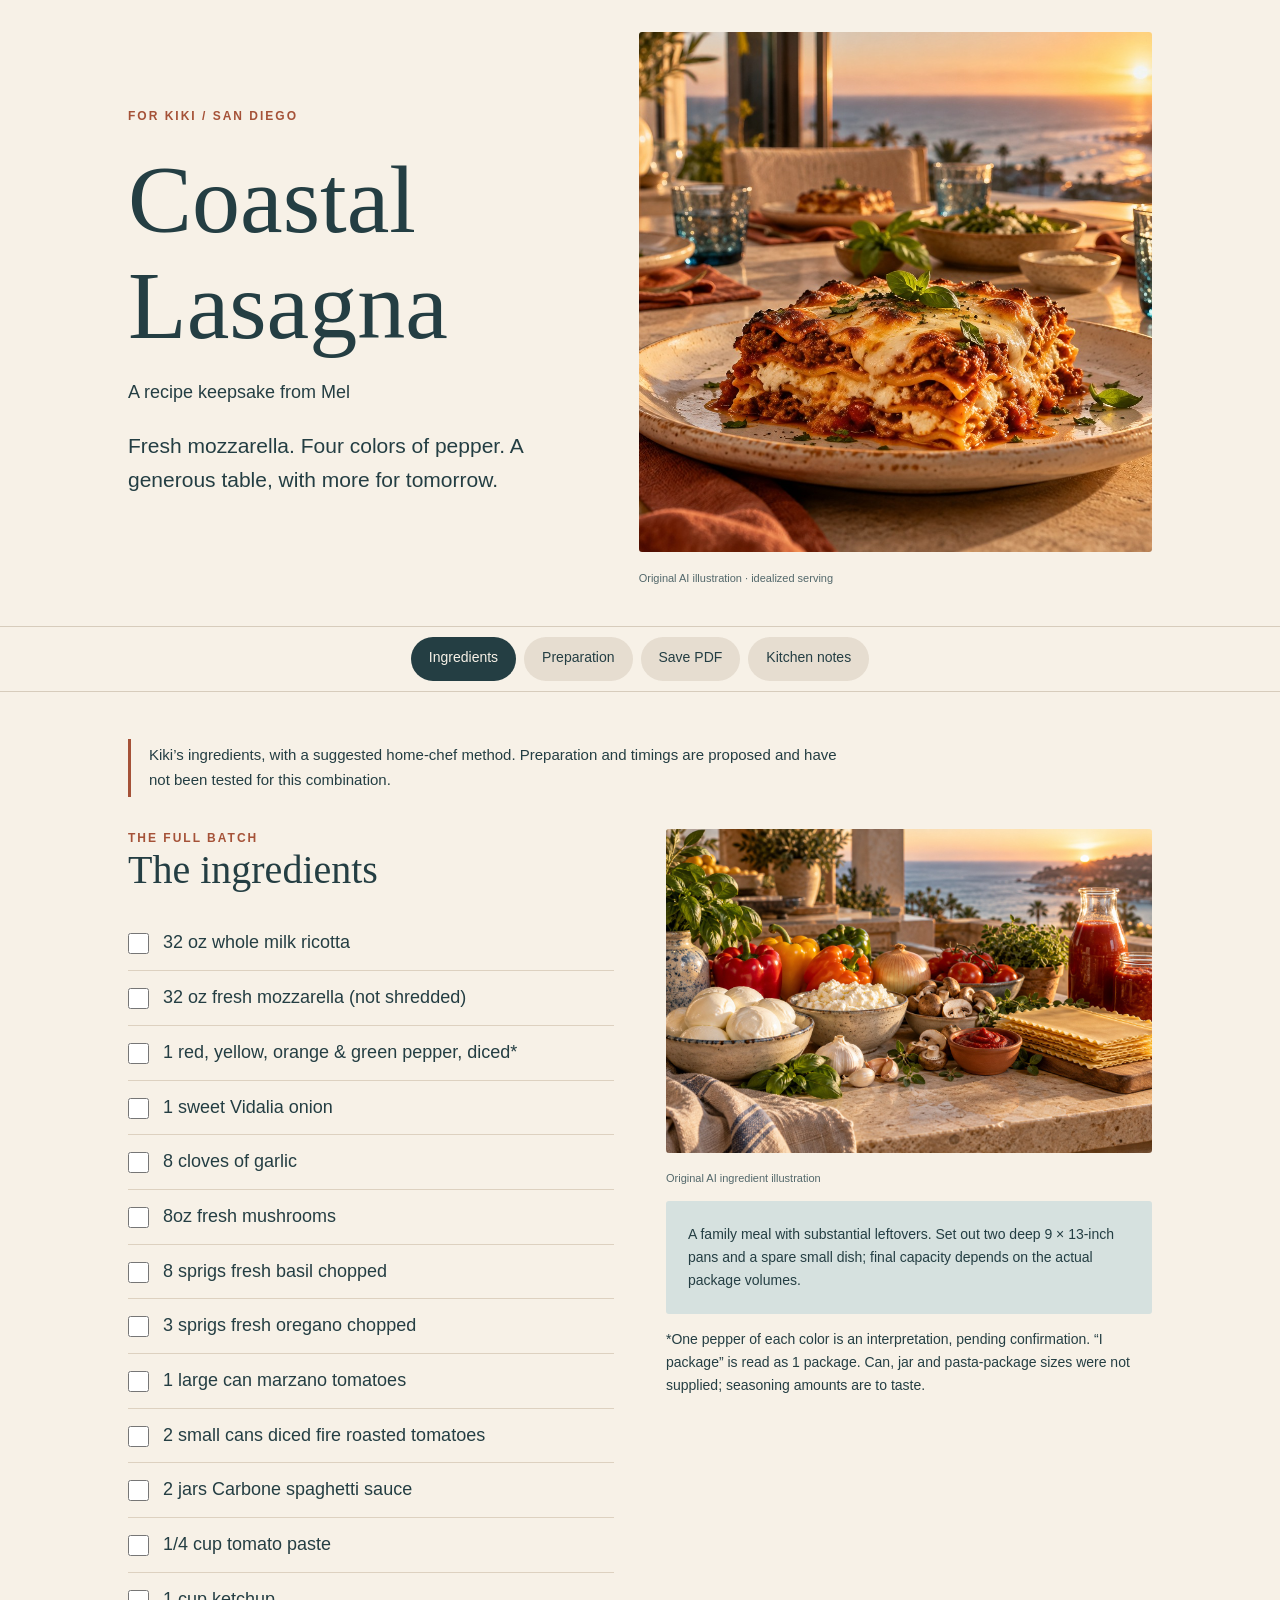
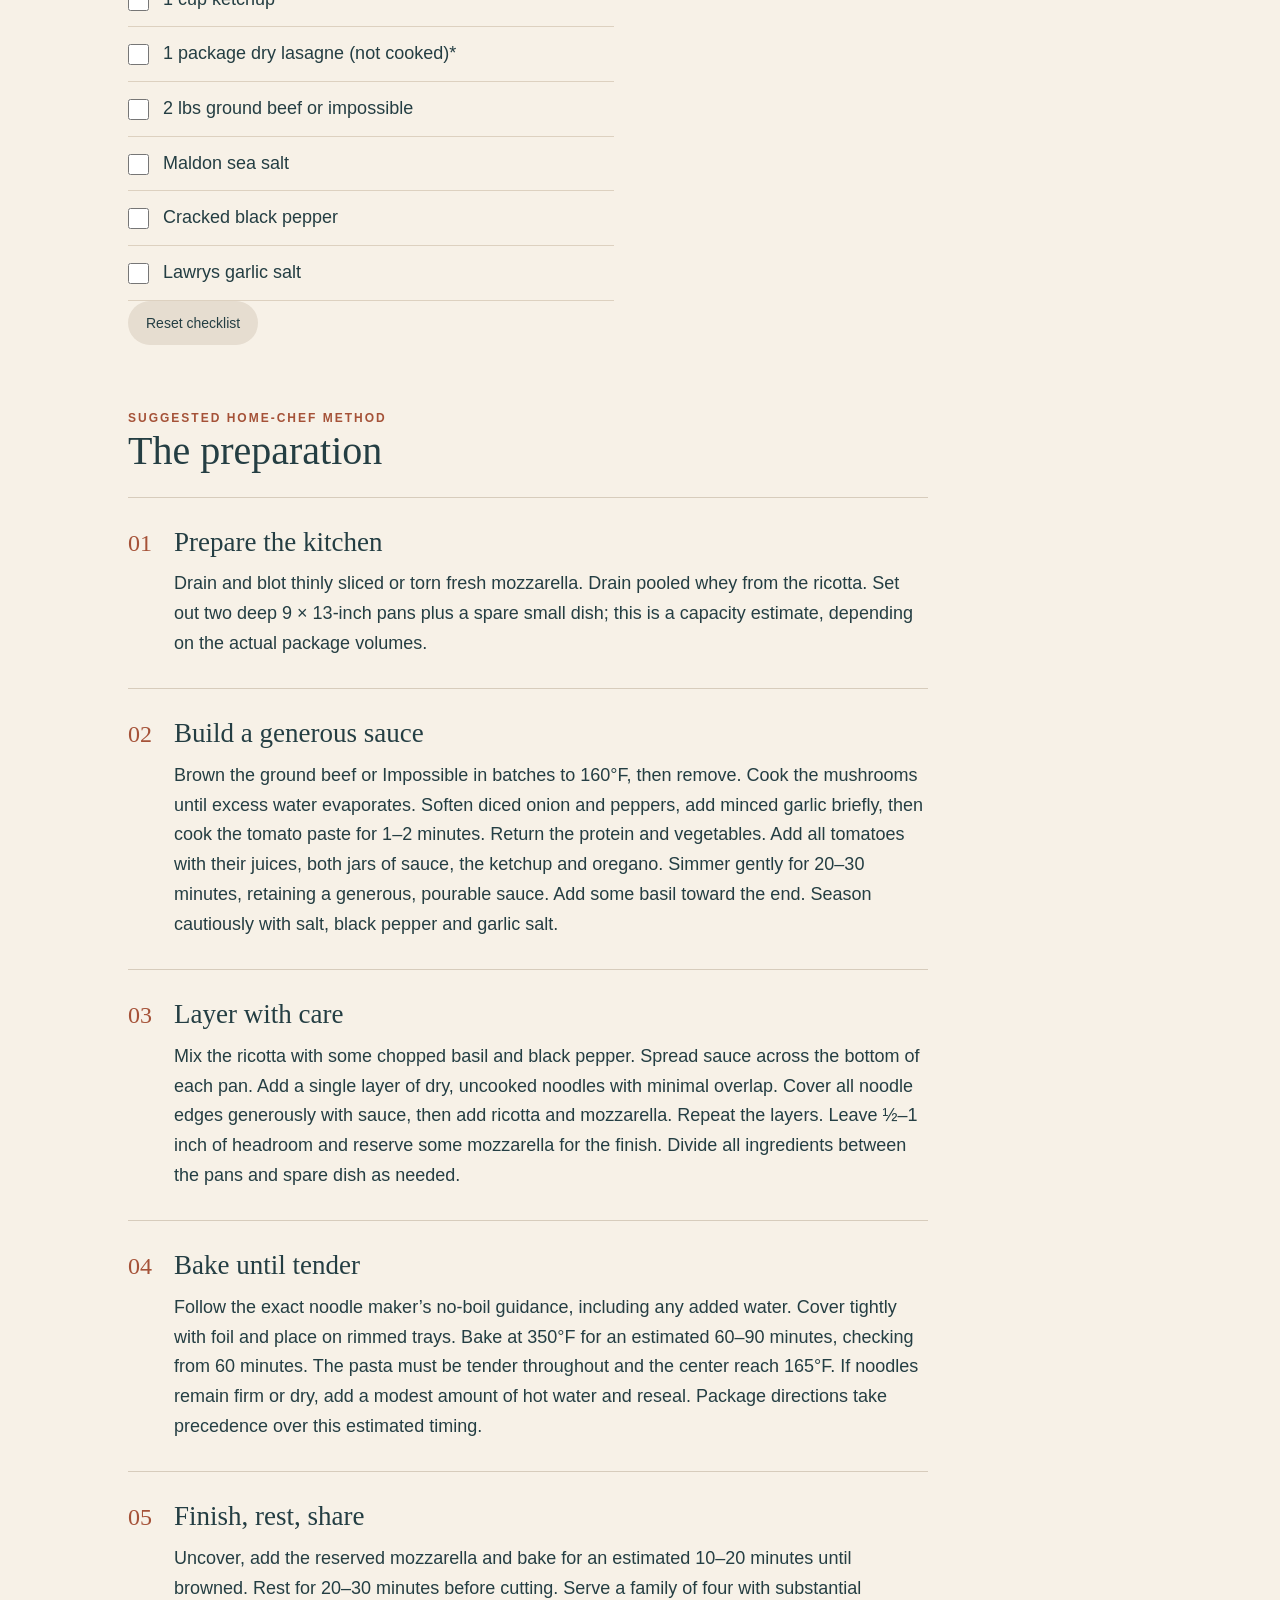
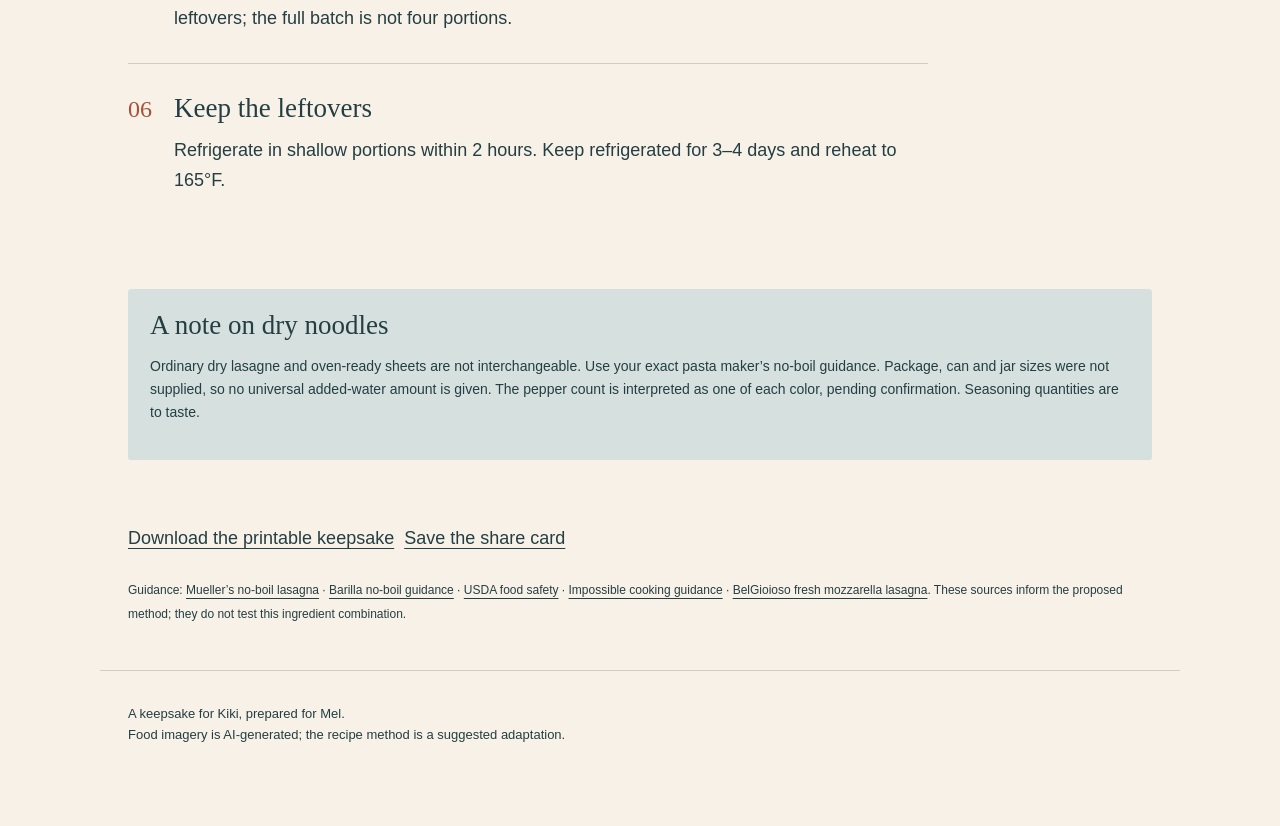
==== kiki-lasagna/index.html @ d54a8a27 "Add Kiki coastal lasagna keepsake and mobile recipe" ====
<!doctype html><html lang="en"><head><meta charset="utf-8"><meta name="viewport" content="width=device-width,initial-scale=1"><title>For Kiki | Coastal Lasagna</title><meta name="description" content="Kiki’s ingredients, a suggested home-chef method, and a coastal recipe keepsake from Mel."><meta property="og:title" content="For Kiki | Coastal Lasagna"><meta property="og:description" content="Fresh mozzarella. A generous family table. A recipe keepsake from Mel."><meta property="og:type" content="website"><meta property="og:url" content="https://meltckr.github.io/kiki-lasagna/"><meta property="og:image" content="https://meltckr.github.io/kiki-lasagna/og-image.png"><meta property="og:image:width" content="1200"><meta property="og:image:height" content="630"><meta name="twitter:card" content="summary_large_image"><meta name="theme-color" content="#F7F1E7"><style>
:root{--cream:#F7F1E7;--ink:#243E43;--terra:#A55238;--blue:#D6E1DF}*{box-sizing:border-box}html{scroll-behavior:smooth;scroll-padding-top:80px}body{margin:0;background:var(--cream);color:var(--ink);font:18px/1.65 Arial,sans-serif}a{color:inherit;text-underline-offset:4px}header,main,footer{max-width:1080px;margin:auto;padding:32px 28px}.eyebrow{font-size:12px;letter-spacing:2px;color:var(--terra);font-weight:bold}h1,h2,h3{font-family:Georgia,serif;font-weight:normal;line-height:1.1}h1{font-size:clamp(54px,8vw,96px);margin:20px 0}h2{font-size:40px;margin:0 0 24px}h3{font-size:27px;margin:0 0 12px}.hero{display:grid;grid-template-columns:1fr 1.1fr;gap:44px;align-items:center}.hero>*,.recipegrid>*{min-width:0}.hero img{max-width:100%;width:100%;height:520px;object-fit:cover;border-radius:3px}.intro{font-size:21px;max-width:460px}.caption{font-size:11px;line-height:1.5;margin:8px 0;color:#53686B}.nav{position:sticky;top:0;z-index:2;display:flex;justify-content:center;gap:8px;padding:10px;background:rgba(247,241,231,.97);border-block:1px solid #D7CCBC;flex-wrap:wrap}.nav a,button{font:14px Arial,sans-serif;text-decoration:none;background:var(--ink);color:var(--cream);padding:12px 18px;border-radius:30px;border:0;cursor:pointer;min-height:44px}.nav a.secondary,button.secondary{background:#E6DDD0;color:var(--ink)}section{margin:32px 0 64px}.provenance{border-left:3px solid var(--terra);padding:4px 0 4px 18px;font-size:15px;max-width:710px}.recipegrid{display:grid;grid-template-columns:1fr 1fr;gap:52px}.ingredient{display:flex;gap:14px;align-items:flex-start;padding:12px 0;border-bottom:1px solid #DDD1C0;font-size:18px;cursor:pointer}.ingredient input{width:21px;height:21px;margin:5px 0 0;accent-color:var(--terra);flex:none}.ingredient:has(input:checked) span{text-decoration:line-through;color:#627574}.ingredient:focus-within{outline:2px solid var(--terra);outline-offset:4px}.ingredient-art{width:100%;height:auto;border-radius:3px}.small{font-size:14px;line-height:1.65}.note{background:var(--blue);padding:22px;border-radius:3px}.method{list-style:none;margin:0;padding:0;max-width:800px}.method li{display:flex;gap:22px;border-top:1px solid #D7CCBC;padding:30px 0}.num{color:var(--terra);font:24px Georgia;flex:none;line-height:1.3}.method p{margin:0}.sources{font-size:12px;line-height:2}.actions{display:flex;gap:10px;flex-wrap:wrap;margin:24px 0}footer{border-top:1px solid #D7CCBC;font-size:13px;padding-bottom:80px}:focus-visible{outline:3px solid var(--terra);outline-offset:4px}@media(max-width:700px){header,main,footer{padding:26px 22px}.hero,.recipegrid{grid-template-columns:1fr;gap:24px}.hero img{height:auto;aspect-ratio:4/3}.hero .art{grid-row:2}h1{font-size:61px}.intro{font-size:19px}.nav{justify-content:flex-start;padding-inline:14px;flex-wrap:nowrap;overflow:auto}.nav a{white-space:nowrap;font-size:13px;padding:12px 16px}h2{font-size:36px}.method li{gap:15px;padding:26px 0}.method p{font-size:18px}.ingredient{font-size:18px}.recipegrid .art{margin-top:14px}section{margin-bottom:48px}.nav a:last-child{display:none}}@media print{.nav,.actions,button,input{display:none}body{background:white;font-size:11pt}header,main,footer{padding:18px}.hero img{height:200px}.method li{break-inside:avoid}.ingredient{padding:5px}.recipegrid{gap:24px}h1{font-size:38pt}h2{font-size:24pt}section{margin:20px 0}}
</style></head><body><header><div class="hero"><div><div class="eyebrow">FOR KIKI / SAN DIEGO</div><h1>Coastal<br>Lasagna</h1><p>A recipe keepsake from Mel</p><p class="intro">Fresh mozzarella. Four colors of pepper. A generous table, with more for tomorrow.</p></div><div class="art"><img src="assets/lasagna-hero.jpg" alt="Idealized lasagna serving on cream ceramic in warm coastal sunset light" width="1536" height="1024"><p class="caption">Original AI illustration · idealized serving</p></div></div></header><nav class="nav" aria-label="Recipe sections"><a href="#ingredients">Ingredients</a><a href="#method" class="secondary">Preparation</a><a href="coastal-lasagna-keepsake.pdf" download class="secondary">Save PDF</a><a href="#notes" class="secondary">Kitchen notes</a></nav><main><p class="provenance">Kiki’s ingredients, with a suggested home-chef method. Preparation and timings are proposed and have not been tested for this combination.</p><section id="ingredients"><div class="recipegrid"><div><div class="eyebrow">THE FULL BATCH</div><h2>The ingredients</h2><div class="checklist"><label class="ingredient"><input type="checkbox"><span>32 oz whole milk ricotta</span></label><label class="ingredient"><input type="checkbox"><span>32 oz fresh mozzarella (not shredded)</span></label><label class="ingredient"><input type="checkbox"><span>1 red, yellow, orange &amp; green pepper, diced*</span></label><label class="ingredient"><input type="checkbox"><span>1 sweet Vidalia onion</span></label><label class="ingredient"><input type="checkbox"><span>8 cloves of garlic</span></label><label class="ingredient"><input type="checkbox"><span>8oz fresh mushrooms</span></label><label class="ingredient"><input type="checkbox"><span>8 sprigs fresh basil chopped</span></label><label class="ingredient"><input type="checkbox"><span>3 sprigs fresh oregano chopped</span></label><label class="ingredient"><input type="checkbox"><span>1 large can marzano tomatoes</span></label><label class="ingredient"><input type="checkbox"><span>2 small cans diced fire roasted tomatoes</span></label><label class="ingredient"><input type="checkbox"><span>2 jars Carbone spaghetti sauce</span></label><label class="ingredient"><input type="checkbox"><span>1/4 cup tomato paste</span></label><label class="ingredient"><input type="checkbox"><span>1 cup ketchup</span></label><label class="ingredient"><input type="checkbox"><span>1 package dry lasagne (not cooked)*</span></label><label class="ingredient"><input type="checkbox"><span>2 lbs ground beef or impossible</span></label><label class="ingredient"><input type="checkbox"><span>Maldon sea salt</span></label><label class="ingredient"><input type="checkbox"><span>Cracked black pepper</span></label><label class="ingredient"><input type="checkbox"><span>Lawrys garlic salt</span></label></div><button class="secondary" id="reset">Reset checklist</button></div><div class="art"><img class="ingredient-art" src="assets/ingredients-art.jpg" alt="Tomatoes, fresh cheeses, four colors of pepper, herbs and dry lasagna sheets in a coastal kitchen" width="1536" height="1024" loading="lazy"><p class="caption">Original AI ingredient illustration</p><p class="note small">A family meal with substantial leftovers. Set out two deep 9 × 13-inch pans and a spare small dish; final capacity depends on the actual package volumes.</p><p class="small">*One pepper of each color is an interpretation, pending confirmation. “I package” is read as 1 package. Can, jar and pasta-package sizes were not supplied; seasoning amounts are to taste.</p></div></div></section><section id="method"><div class="eyebrow">SUGGESTED HOME-CHEF METHOD</div><h2>The preparation</h2><ol class="method"><li><span class="num">01</span><div><h3>Prepare the kitchen</h3><p>Drain and blot thinly sliced or torn fresh mozzarella. Drain pooled whey from the ricotta. Set out two deep 9 × 13-inch pans plus a spare small dish; this is a capacity estimate, depending on the actual package volumes.</p></div></li><li><span class="num">02</span><div><h3>Build a generous sauce</h3><p>Brown the ground beef or Impossible in batches to 160°F, then remove. Cook the mushrooms until excess water evaporates. Soften diced onion and peppers, add minced garlic briefly, then cook the tomato paste for 1–2 minutes. Return the protein and vegetables. Add all tomatoes with their juices, both jars of sauce, the ketchup and oregano. Simmer gently for 20–30 minutes, retaining a generous, pourable sauce. Add some basil toward the end. Season cautiously with salt, black pepper and garlic salt.</p></div></li><li><span class="num">03</span><div><h3>Layer with care</h3><p>Mix the ricotta with some chopped basil and black pepper. Spread sauce across the bottom of each pan. Add a single layer of dry, uncooked noodles with minimal overlap. Cover all noodle edges generously with sauce, then add ricotta and mozzarella. Repeat the layers. Leave ½–1 inch of headroom and reserve some mozzarella for the finish. Divide all ingredients between the pans and spare dish as needed.</p></div></li><li><span class="num">04</span><div><h3>Bake until tender</h3><p>Follow the exact noodle maker’s no-boil guidance, including any added water. Cover tightly with foil and place on rimmed trays. Bake at 350°F for an estimated 60–90 minutes, checking from 60 minutes. The pasta must be tender throughout and the center reach 165°F. If noodles remain firm or dry, add a modest amount of hot water and reseal. Package directions take precedence over this estimated timing.</p></div></li><li><span class="num">05</span><div><h3>Finish, rest, share</h3><p>Uncover, add the reserved mozzarella and bake for an estimated 10–20 minutes until browned. Rest for 20–30 minutes before cutting. Serve a family of four with substantial leftovers; the full batch is not four portions.</p></div></li><li><span class="num">06</span><div><h3>Keep the leftovers</h3><p>Refrigerate in shallow portions within 2 hours. Keep refrigerated for 3–4 days and reheat to 165°F.</p></div></li></ol></section><section id="notes" class="note"><h3>A note on dry noodles</h3><p class="small">Ordinary dry lasagne and oven-ready sheets are not interchangeable. Use your exact pasta maker’s no-boil guidance. Package, can and jar sizes were not supplied, so no universal added-water amount is given. The pepper count is interpreted as one of each color, pending confirmation. Seasoning quantities are to taste.</p></section><div class="actions"><a href="coastal-lasagna-keepsake.pdf" download>Download the printable keepsake</a><a href="share-square.png" download>Save the share card</a></div><p class="sources">Guidance: <a href="https://www.muellerspasta.com/recipes/no-boil-classic-lasagna/">Mueller’s no-boil lasagna</a> · <a href="https://www.barilla.com/en-us/help-with/lasagne-tips/no-boil-lasagna-faq">Barilla no-boil guidance</a> · <a href="https://www.fsis.usda.gov/food-safety/safe-food-handling-and-preparation/food-safety-basics/steps-keep-food-safe">USDA food safety</a> · <a href="https://impossiblefoods.com/blog/how-to-cook-impossible-burger-at-home">Impossible cooking guidance</a> · <a href="https://www.belgioioso.com/recipes/fresh-mozzarella-lasagna/">BelGioioso fresh mozzarella lasagna</a>. These sources inform the proposed method; they do not test this ingredient combination.</p></main><footer>A keepsake for Kiki, prepared for Mel.<br>Food imagery is AI-generated; the recipe method is a suggested adaptation.</footer><script>const boxes=[...document.querySelectorAll('.ingredient input')];boxes.forEach((b,i)=>{try{b.checked=localStorage.getItem('kiki-lasagna-'+i)==='1'}catch{}b.addEventListener('change',()=>{try{localStorage.setItem('kiki-lasagna-'+i,b.checked?'1':'0')}catch{}})});document.getElementById('reset').onclick=()=>boxes.forEach((b,i)=>{b.checked=false;try{localStorage.removeItem('kiki-lasagna-'+i)}catch{}});</script></body></html>
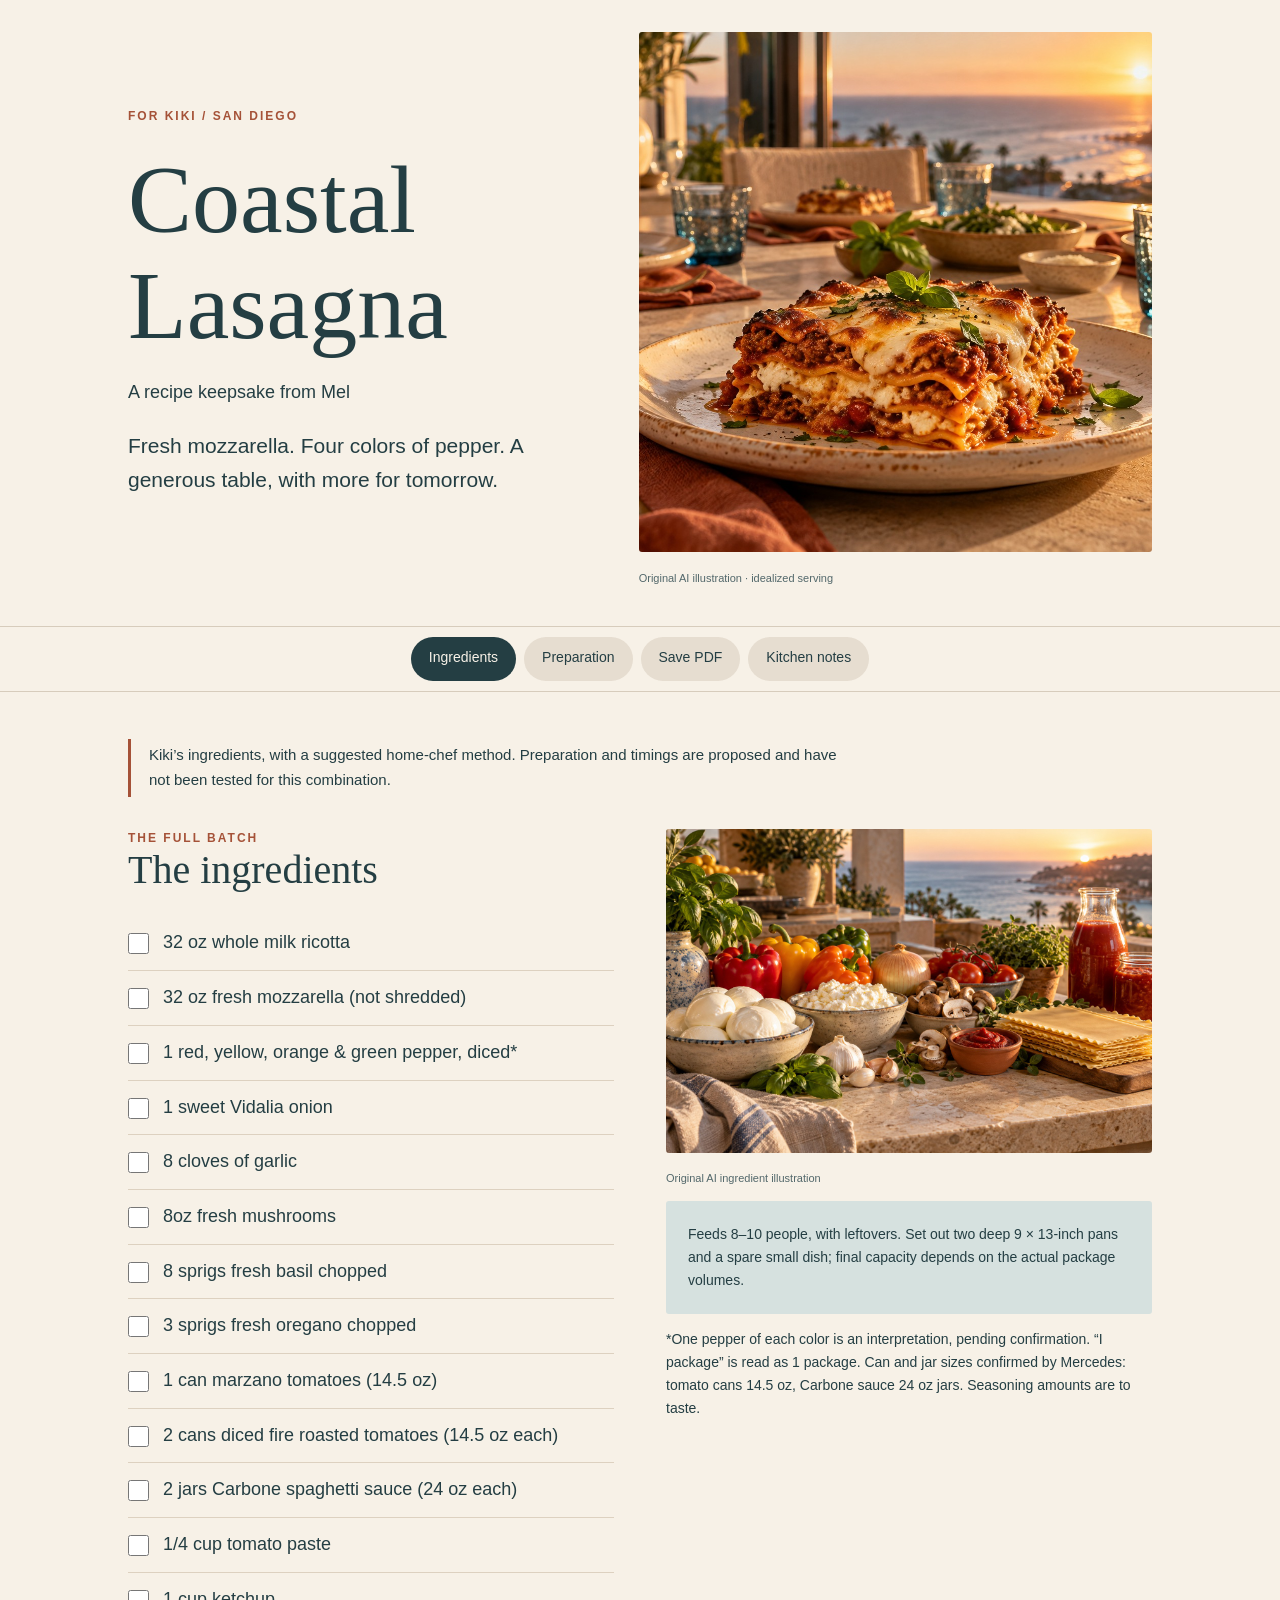
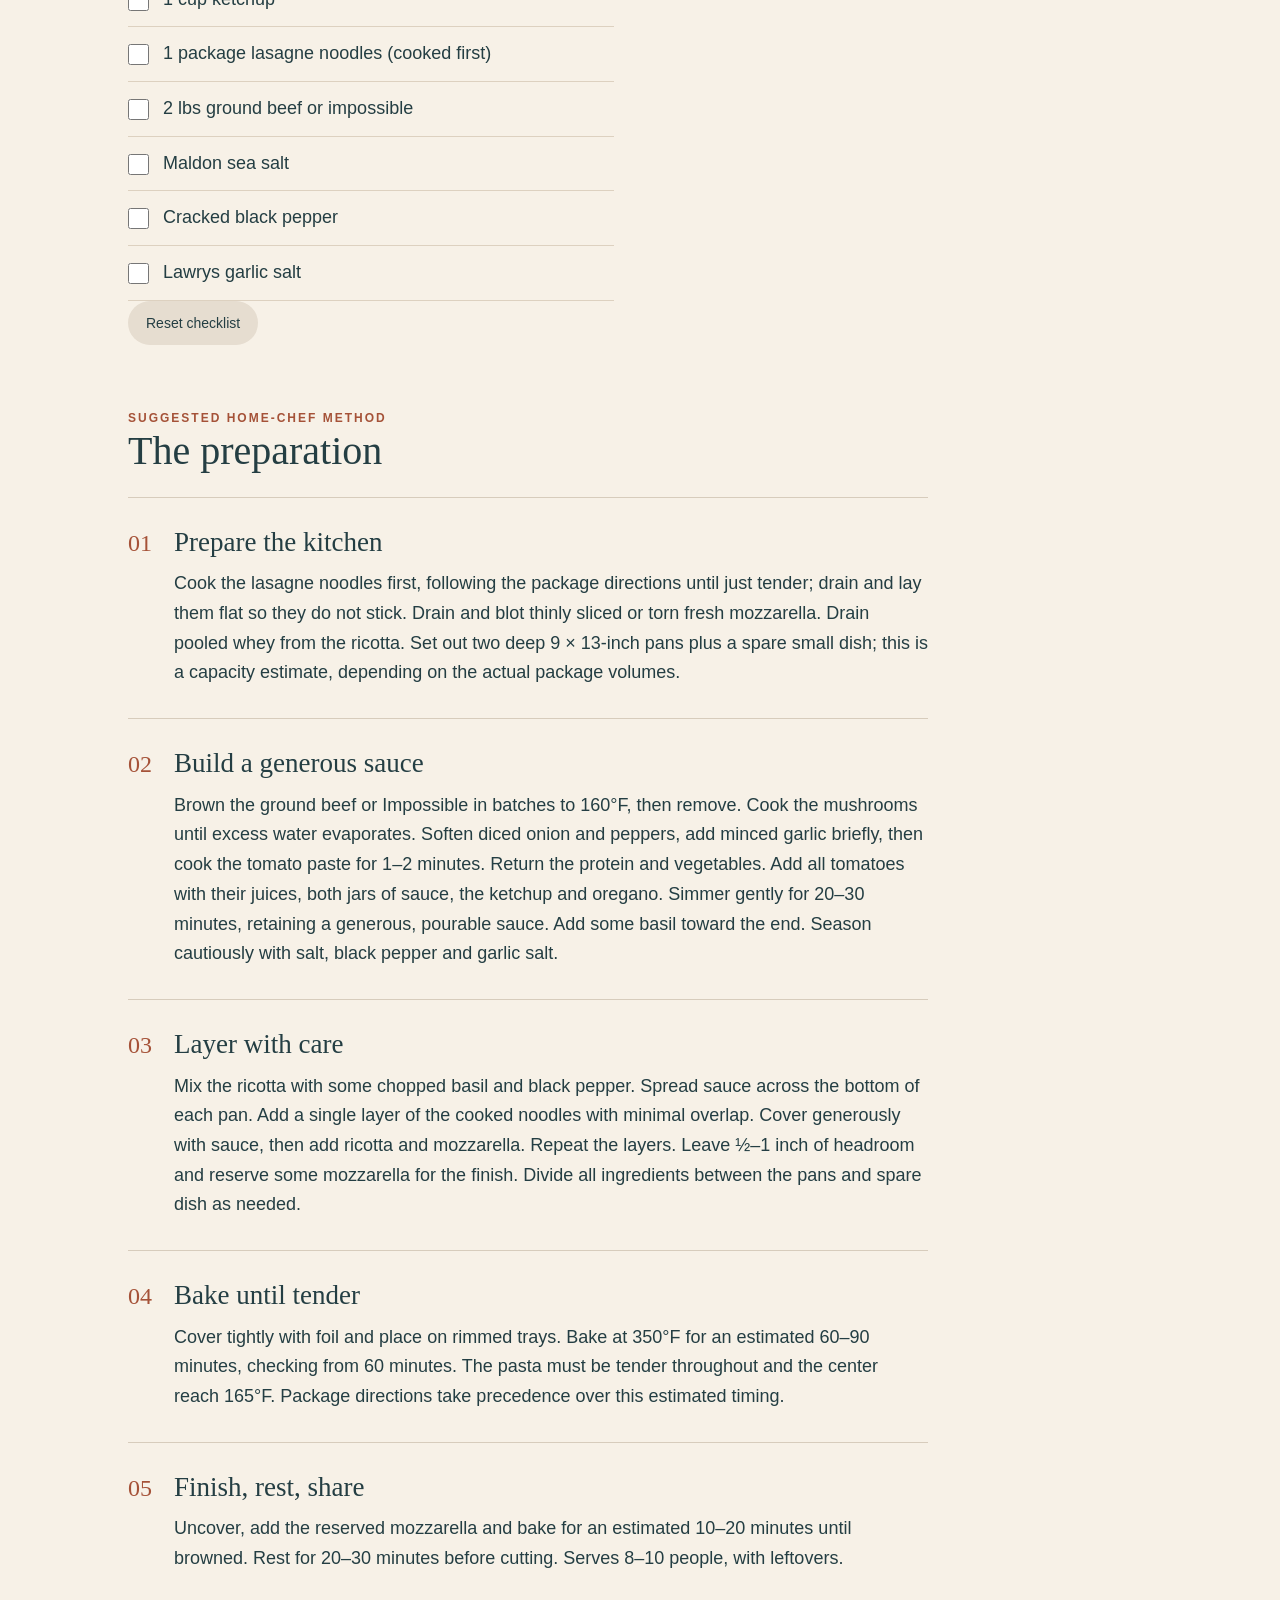
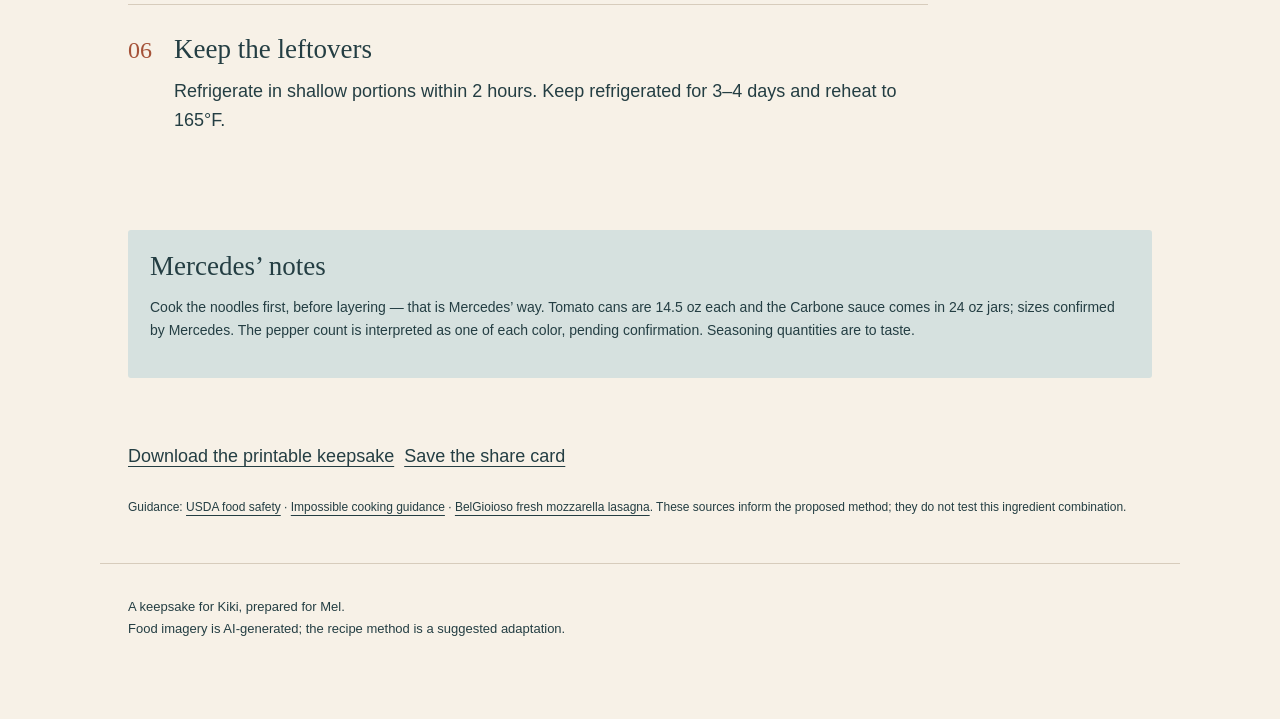
==== commit 50047451: "Mercedes corrections: cook noodles first; tomato cans 14.5 oz; Carbone sauce 24 oz jars; serves 8-10" ====
--- a/kiki-lasagna/index.html
+++ b/kiki-lasagna/index.html
@@ -1,3 +1,3 @@
 <!doctype html><html lang="en"><head><meta charset="utf-8"><meta name="viewport" content="width=device-width,initial-scale=1"><title>For Kiki | Coastal Lasagna</title><meta name="description" content="Kiki’s ingredients, a suggested home-chef method, and a coastal recipe keepsake from Mel."><meta property="og:title" content="For Kiki | Coastal Lasagna"><meta property="og:description" content="Fresh mozzarella. A generous family table. A recipe keepsake from Mel."><meta property="og:type" content="website"><meta property="og:url" content="https://meltckr.github.io/kiki-lasagna/"><meta property="og:image" content="https://meltckr.github.io/kiki-lasagna/og-image.png"><meta property="og:image:width" content="1200"><meta property="og:image:height" content="630"><meta name="twitter:card" content="summary_large_image"><meta name="theme-color" content="#F7F1E7"><style>
 :root{--cream:#F7F1E7;--ink:#243E43;--terra:#A55238;--blue:#D6E1DF}*{box-sizing:border-box}html{scroll-behavior:smooth;scroll-padding-top:80px}body{margin:0;background:var(--cream);color:var(--ink);font:18px/1.65 Arial,sans-serif}a{color:inherit;text-underline-offset:4px}header,main,footer{max-width:1080px;margin:auto;padding:32px 28px}.eyebrow{font-size:12px;letter-spacing:2px;color:var(--terra);font-weight:bold}h1,h2,h3{font-family:Georgia,serif;font-weight:normal;line-height:1.1}h1{font-size:clamp(54px,8vw,96px);margin:20px 0}h2{font-size:40px;margin:0 0 24px}h3{font-size:27px;margin:0 0 12px}.hero{display:grid;grid-template-columns:1fr 1.1fr;gap:44px;align-items:center}.hero>*,.recipegrid>*{min-width:0}.hero img{max-width:100%;width:100%;height:520px;object-fit:cover;border-radius:3px}.intro{font-size:21px;max-width:460px}.caption{font-size:11px;line-height:1.5;margin:8px 0;color:#53686B}.nav{position:sticky;top:0;z-index:2;display:flex;justify-content:center;gap:8px;padding:10px;background:rgba(247,241,231,.97);border-block:1px solid #D7CCBC;flex-wrap:wrap}.nav a,button{font:14px Arial,sans-serif;text-decoration:none;background:var(--ink);color:var(--cream);padding:12px 18px;border-radius:30px;border:0;cursor:pointer;min-height:44px}.nav a.secondary,button.secondary{background:#E6DDD0;color:var(--ink)}section{margin:32px 0 64px}.provenance{border-left:3px solid var(--terra);padding:4px 0 4px 18px;font-size:15px;max-width:710px}.recipegrid{display:grid;grid-template-columns:1fr 1fr;gap:52px}.ingredient{display:flex;gap:14px;align-items:flex-start;padding:12px 0;border-bottom:1px solid #DDD1C0;font-size:18px;cursor:pointer}.ingredient input{width:21px;height:21px;margin:5px 0 0;accent-color:var(--terra);flex:none}.ingredient:has(input:checked) span{text-decoration:line-through;color:#627574}.ingredient:focus-within{outline:2px solid var(--terra);outline-offset:4px}.ingredient-art{width:100%;height:auto;border-radius:3px}.small{font-size:14px;line-height:1.65}.note{background:var(--blue);padding:22px;border-radius:3px}.method{list-style:none;margin:0;padding:0;max-width:800px}.method li{display:flex;gap:22px;border-top:1px solid #D7CCBC;padding:30px 0}.num{color:var(--terra);font:24px Georgia;flex:none;line-height:1.3}.method p{margin:0}.sources{font-size:12px;line-height:2}.actions{display:flex;gap:10px;flex-wrap:wrap;margin:24px 0}footer{border-top:1px solid #D7CCBC;font-size:13px;padding-bottom:80px}:focus-visible{outline:3px solid var(--terra);outline-offset:4px}@media(max-width:700px){header,main,footer{padding:26px 22px}.hero,.recipegrid{grid-template-columns:1fr;gap:24px}.hero img{height:auto;aspect-ratio:4/3}.hero .art{grid-row:2}h1{font-size:61px}.intro{font-size:19px}.nav{justify-content:flex-start;padding-inline:14px;flex-wrap:nowrap;overflow:auto}.nav a{white-space:nowrap;font-size:13px;padding:12px 16px}h2{font-size:36px}.method li{gap:15px;padding:26px 0}.method p{font-size:18px}.ingredient{font-size:18px}.recipegrid .art{margin-top:14px}section{margin-bottom:48px}.nav a:last-child{display:none}}@media print{.nav,.actions,button,input{display:none}body{background:white;font-size:11pt}header,main,footer{padding:18px}.hero img{height:200px}.method li{break-inside:avoid}.ingredient{padding:5px}.recipegrid{gap:24px}h1{font-size:38pt}h2{font-size:24pt}section{margin:20px 0}}
-</style></head><body><header><div class="hero"><div><div class="eyebrow">FOR KIKI / SAN DIEGO</div><h1>Coastal<br>Lasagna</h1><p>A recipe keepsake from Mel</p><p class="intro">Fresh mozzarella. Four colors of pepper. A generous table, with more for tomorrow.</p></div><div class="art"><img src="assets/lasagna-hero.jpg" alt="Idealized lasagna serving on cream ceramic in warm coastal sunset light" width="1536" height="1024"><p class="caption">Original AI illustration · idealized serving</p></div></div></header><nav class="nav" aria-label="Recipe sections"><a href="#ingredients">Ingredients</a><a href="#method" class="secondary">Preparation</a><a href="coastal-lasagna-keepsake.pdf" download class="secondary">Save PDF</a><a href="#notes" class="secondary">Kitchen notes</a></nav><main><p class="provenance">Kiki’s ingredients, with a suggested home-chef method. Preparation and timings are proposed and have not been tested for this combination.</p><section id="ingredients"><div class="recipegrid"><div><div class="eyebrow">THE FULL BATCH</div><h2>The ingredients</h2><div class="checklist"><label class="ingredient"><input type="checkbox"><span>32 oz whole milk ricotta</span></label><label class="ingredient"><input type="checkbox"><span>32 oz fresh mozzarella (not shredded)</span></label><label class="ingredient"><input type="checkbox"><span>1 red, yellow, orange &amp; green pepper, diced*</span></label><label class="ingredient"><input type="checkbox"><span>1 sweet Vidalia onion</span></label><label class="ingredient"><input type="checkbox"><span>8 cloves of garlic</span></label><label class="ingredient"><input type="checkbox"><span>8oz fresh mushrooms</span></label><label class="ingredient"><input type="checkbox"><span>8 sprigs fresh basil chopped</span></label><label class="ingredient"><input type="checkbox"><span>3 sprigs fresh oregano chopped</span></label><label class="ingredient"><input type="checkbox"><span>1 large can marzano tomatoes</span></label><label class="ingredient"><input type="checkbox"><span>2 small cans diced fire roasted tomatoes</span></label><label class="ingredient"><input type="checkbox"><span>2 jars Carbone spaghetti sauce</span></label><label class="ingredient"><input type="checkbox"><span>1/4 cup tomato paste</span></label><label class="ingredient"><input type="checkbox"><span>1 cup ketchup</span></label><label class="ingredient"><input type="checkbox"><span>1 package dry lasagne (not cooked)*</span></label><label class="ingredient"><input type="checkbox"><span>2 lbs ground beef or impossible</span></label><label class="ingredient"><input type="checkbox"><span>Maldon sea salt</span></label><label class="ingredient"><input type="checkbox"><span>Cracked black pepper</span></label><label class="ingredient"><input type="checkbox"><span>Lawrys garlic salt</span></label></div><button class="secondary" id="reset">Reset checklist</button></div><div class="art"><img class="ingredient-art" src="assets/ingredients-art.jpg" alt="Tomatoes, fresh cheeses, four colors of pepper, herbs and dry lasagna sheets in a coastal kitchen" width="1536" height="1024" loading="lazy"><p class="caption">Original AI ingredient illustration</p><p class="note small">A family meal with substantial leftovers. Set out two deep 9 × 13-inch pans and a spare small dish; final capacity depends on the actual package volumes.</p><p class="small">*One pepper of each color is an interpretation, pending confirmation. “I package” is read as 1 package. Can, jar and pasta-package sizes were not supplied; seasoning amounts are to taste.</p></div></div></section><section id="method"><div class="eyebrow">SUGGESTED HOME-CHEF METHOD</div><h2>The preparation</h2><ol class="method"><li><span class="num">01</span><div><h3>Prepare the kitchen</h3><p>Drain and blot thinly sliced or torn fresh mozzarella. Drain pooled whey from the ricotta. Set out two deep 9 × 13-inch pans plus a spare small dish; this is a capacity estimate, depending on the actual package volumes.</p></div></li><li><span class="num">02</span><div><h3>Build a generous sauce</h3><p>Brown the ground beef or Impossible in batches to 160°F, then remove. Cook the mushrooms until excess water evaporates. Soften diced onion and peppers, add minced garlic briefly, then cook the tomato paste for 1–2 minutes. Return the protein and vegetables. Add all tomatoes with their juices, both jars of sauce, the ketchup and oregano. Simmer gently for 20–30 minutes, retaining a generous, pourable sauce. Add some basil toward the end. Season cautiously with salt, black pepper and garlic salt.</p></div></li><li><span class="num">03</span><div><h3>Layer with care</h3><p>Mix the ricotta with some chopped basil and black pepper. Spread sauce across the bottom of each pan. Add a single layer of dry, uncooked noodles with minimal overlap. Cover all noodle edges generously with sauce, then add ricotta and mozzarella. Repeat the layers. Leave ½–1 inch of headroom and reserve some mozzarella for the finish. Divide all ingredients between the pans and spare dish as needed.</p></div></li><li><span class="num">04</span><div><h3>Bake until tender</h3><p>Follow the exact noodle maker’s no-boil guidance, including any added water. Cover tightly with foil and place on rimmed trays. Bake at 350°F for an estimated 60–90 minutes, checking from 60 minutes. The pasta must be tender throughout and the center reach 165°F. If noodles remain firm or dry, add a modest amount of hot water and reseal. Package directions take precedence over this estimated timing.</p></div></li><li><span class="num">05</span><div><h3>Finish, rest, share</h3><p>Uncover, add the reserved mozzarella and bake for an estimated 10–20 minutes until browned. Rest for 20–30 minutes before cutting. Serve a family of four with substantial leftovers; the full batch is not four portions.</p></div></li><li><span class="num">06</span><div><h3>Keep the leftovers</h3><p>Refrigerate in shallow portions within 2 hours. Keep refrigerated for 3–4 days and reheat to 165°F.</p></div></li></ol></section><section id="notes" class="note"><h3>A note on dry noodles</h3><p class="small">Ordinary dry lasagne and oven-ready sheets are not interchangeable. Use your exact pasta maker’s no-boil guidance. Package, can and jar sizes were not supplied, so no universal added-water amount is given. The pepper count is interpreted as one of each color, pending confirmation. Seasoning quantities are to taste.</p></section><div class="actions"><a href="coastal-lasagna-keepsake.pdf" download>Download the printable keepsake</a><a href="share-square.png" download>Save the share card</a></div><p class="sources">Guidance: <a href="https://www.muellerspasta.com/recipes/no-boil-classic-lasagna/">Mueller’s no-boil lasagna</a> · <a href="https://www.barilla.com/en-us/help-with/lasagne-tips/no-boil-lasagna-faq">Barilla no-boil guidance</a> · <a href="https://www.fsis.usda.gov/food-safety/safe-food-handling-and-preparation/food-safety-basics/steps-keep-food-safe">USDA food safety</a> · <a href="https://impossiblefoods.com/blog/how-to-cook-impossible-burger-at-home">Impossible cooking guidance</a> · <a href="https://www.belgioioso.com/recipes/fresh-mozzarella-lasagna/">BelGioioso fresh mozzarella lasagna</a>. These sources inform the proposed method; they do not test this ingredient combination.</p></main><footer>A keepsake for Kiki, prepared for Mel.<br>Food imagery is AI-generated; the recipe method is a suggested adaptation.</footer><script>const boxes=[...document.querySelectorAll('.ingredient input')];boxes.forEach((b,i)=>{try{b.checked=localStorage.getItem('kiki-lasagna-'+i)==='1'}catch{}b.addEventListener('change',()=>{try{localStorage.setItem('kiki-lasagna-'+i,b.checked?'1':'0')}catch{}})});document.getElementById('reset').onclick=()=>boxes.forEach((b,i)=>{b.checked=false;try{localStorage.removeItem('kiki-lasagna-'+i)}catch{}});</script></body></html>+</style></head><body><header><div class="hero"><div><div class="eyebrow">FOR KIKI / SAN DIEGO</div><h1>Coastal<br>Lasagna</h1><p>A recipe keepsake from Mel</p><p class="intro">Fresh mozzarella. Four colors of pepper. A generous table, with more for tomorrow.</p></div><div class="art"><img src="assets/lasagna-hero.jpg" alt="Idealized lasagna serving on cream ceramic in warm coastal sunset light" width="1536" height="1024"><p class="caption">Original AI illustration · idealized serving</p></div></div></header><nav class="nav" aria-label="Recipe sections"><a href="#ingredients">Ingredients</a><a href="#method" class="secondary">Preparation</a><a href="coastal-lasagna-keepsake.pdf" download class="secondary">Save PDF</a><a href="#notes" class="secondary">Kitchen notes</a></nav><main><p class="provenance">Kiki’s ingredients, with a suggested home-chef method. Preparation and timings are proposed and have not been tested for this combination.</p><section id="ingredients"><div class="recipegrid"><div><div class="eyebrow">THE FULL BATCH</div><h2>The ingredients</h2><div class="checklist"><label class="ingredient"><input type="checkbox"><span>32 oz whole milk ricotta</span></label><label class="ingredient"><input type="checkbox"><span>32 oz fresh mozzarella (not shredded)</span></label><label class="ingredient"><input type="checkbox"><span>1 red, yellow, orange &amp; green pepper, diced*</span></label><label class="ingredient"><input type="checkbox"><span>1 sweet Vidalia onion</span></label><label class="ingredient"><input type="checkbox"><span>8 cloves of garlic</span></label><label class="ingredient"><input type="checkbox"><span>8oz fresh mushrooms</span></label><label class="ingredient"><input type="checkbox"><span>8 sprigs fresh basil chopped</span></label><label class="ingredient"><input type="checkbox"><span>3 sprigs fresh oregano chopped</span></label><label class="ingredient"><input type="checkbox"><span>1 can marzano tomatoes (14.5 oz)</span></label><label class="ingredient"><input type="checkbox"><span>2 cans diced fire roasted tomatoes (14.5 oz each)</span></label><label class="ingredient"><input type="checkbox"><span>2 jars Carbone spaghetti sauce (24 oz each)</span></label><label class="ingredient"><input type="checkbox"><span>1/4 cup tomato paste</span></label><label class="ingredient"><input type="checkbox"><span>1 cup ketchup</span></label><label class="ingredient"><input type="checkbox"><span>1 package lasagne noodles (cooked first)</span></label><label class="ingredient"><input type="checkbox"><span>2 lbs ground beef or impossible</span></label><label class="ingredient"><input type="checkbox"><span>Maldon sea salt</span></label><label class="ingredient"><input type="checkbox"><span>Cracked black pepper</span></label><label class="ingredient"><input type="checkbox"><span>Lawrys garlic salt</span></label></div><button class="secondary" id="reset">Reset checklist</button></div><div class="art"><img class="ingredient-art" src="assets/ingredients-art.jpg" alt="Tomatoes, fresh cheeses, four colors of pepper, herbs and dry lasagna sheets in a coastal kitchen" width="1536" height="1024" loading="lazy"><p class="caption">Original AI ingredient illustration</p><p class="note small">Feeds 8–10 people, with leftovers. Set out two deep 9 × 13-inch pans and a spare small dish; final capacity depends on the actual package volumes.</p><p class="small">*One pepper of each color is an interpretation, pending confirmation. “I package” is read as 1 package. Can and jar sizes confirmed by Mercedes: tomato cans 14.5 oz, Carbone sauce 24 oz jars. Seasoning amounts are to taste.</p></div></div></section><section id="method"><div class="eyebrow">SUGGESTED HOME-CHEF METHOD</div><h2>The preparation</h2><ol class="method"><li><span class="num">01</span><div><h3>Prepare the kitchen</h3><p>Cook the lasagne noodles first, following the package directions until just tender; drain and lay them flat so they do not stick. Drain and blot thinly sliced or torn fresh mozzarella. Drain pooled whey from the ricotta. Set out two deep 9 × 13-inch pans plus a spare small dish; this is a capacity estimate, depending on the actual package volumes.</p></div></li><li><span class="num">02</span><div><h3>Build a generous sauce</h3><p>Brown the ground beef or Impossible in batches to 160°F, then remove. Cook the mushrooms until excess water evaporates. Soften diced onion and peppers, add minced garlic briefly, then cook the tomato paste for 1–2 minutes. Return the protein and vegetables. Add all tomatoes with their juices, both jars of sauce, the ketchup and oregano. Simmer gently for 20–30 minutes, retaining a generous, pourable sauce. Add some basil toward the end. Season cautiously with salt, black pepper and garlic salt.</p></div></li><li><span class="num">03</span><div><h3>Layer with care</h3><p>Mix the ricotta with some chopped basil and black pepper. Spread sauce across the bottom of each pan. Add a single layer of the cooked noodles with minimal overlap. Cover generously with sauce, then add ricotta and mozzarella. Repeat the layers. Leave ½–1 inch of headroom and reserve some mozzarella for the finish. Divide all ingredients between the pans and spare dish as needed.</p></div></li><li><span class="num">04</span><div><h3>Bake until tender</h3><p>Cover tightly with foil and place on rimmed trays. Bake at 350°F for an estimated 60–90 minutes, checking from 60 minutes. The pasta must be tender throughout and the center reach 165°F. Package directions take precedence over this estimated timing.</p></div></li><li><span class="num">05</span><div><h3>Finish, rest, share</h3><p>Uncover, add the reserved mozzarella and bake for an estimated 10–20 minutes until browned. Rest for 20–30 minutes before cutting. Serves 8–10 people, with leftovers.</p></div></li><li><span class="num">06</span><div><h3>Keep the leftovers</h3><p>Refrigerate in shallow portions within 2 hours. Keep refrigerated for 3–4 days and reheat to 165°F.</p></div></li></ol></section><section id="notes" class="note"><h3>Mercedes’ notes</h3><p class="small">Cook the noodles first, before layering — that is Mercedes’ way. Tomato cans are 14.5 oz each and the Carbone sauce comes in 24 oz jars; sizes confirmed by Mercedes. The pepper count is interpreted as one of each color, pending confirmation. Seasoning quantities are to taste.</p></section><div class="actions"><a href="coastal-lasagna-keepsake.pdf" download>Download the printable keepsake</a><a href="share-square.png" download>Save the share card</a></div><p class="sources">Guidance: <a href="https://www.fsis.usda.gov/food-safety/safe-food-handling-and-preparation/food-safety-basics/steps-keep-food-safe">USDA food safety</a> · <a href="https://impossiblefoods.com/blog/how-to-cook-impossible-burger-at-home">Impossible cooking guidance</a> · <a href="https://www.belgioioso.com/recipes/fresh-mozzarella-lasagna/">BelGioioso fresh mozzarella lasagna</a>. These sources inform the proposed method; they do not test this ingredient combination.</p></main><footer>A keepsake for Kiki, prepared for Mel.<br>Food imagery is AI-generated; the recipe method is a suggested adaptation.</footer><script>const boxes=[...document.querySelectorAll('.ingredient input')];boxes.forEach((b,i)=>{try{b.checked=localStorage.getItem('kiki-lasagna-'+i)==='1'}catch{}b.addEventListener('change',()=>{try{localStorage.setItem('kiki-lasagna-'+i,b.checked?'1':'0')}catch{}})});document.getElementById('reset').onclick=()=>boxes.forEach((b,i)=>{b.checked=false;try{localStorage.removeItem('kiki-lasagna-'+i)}catch{}});</script></body></html>
